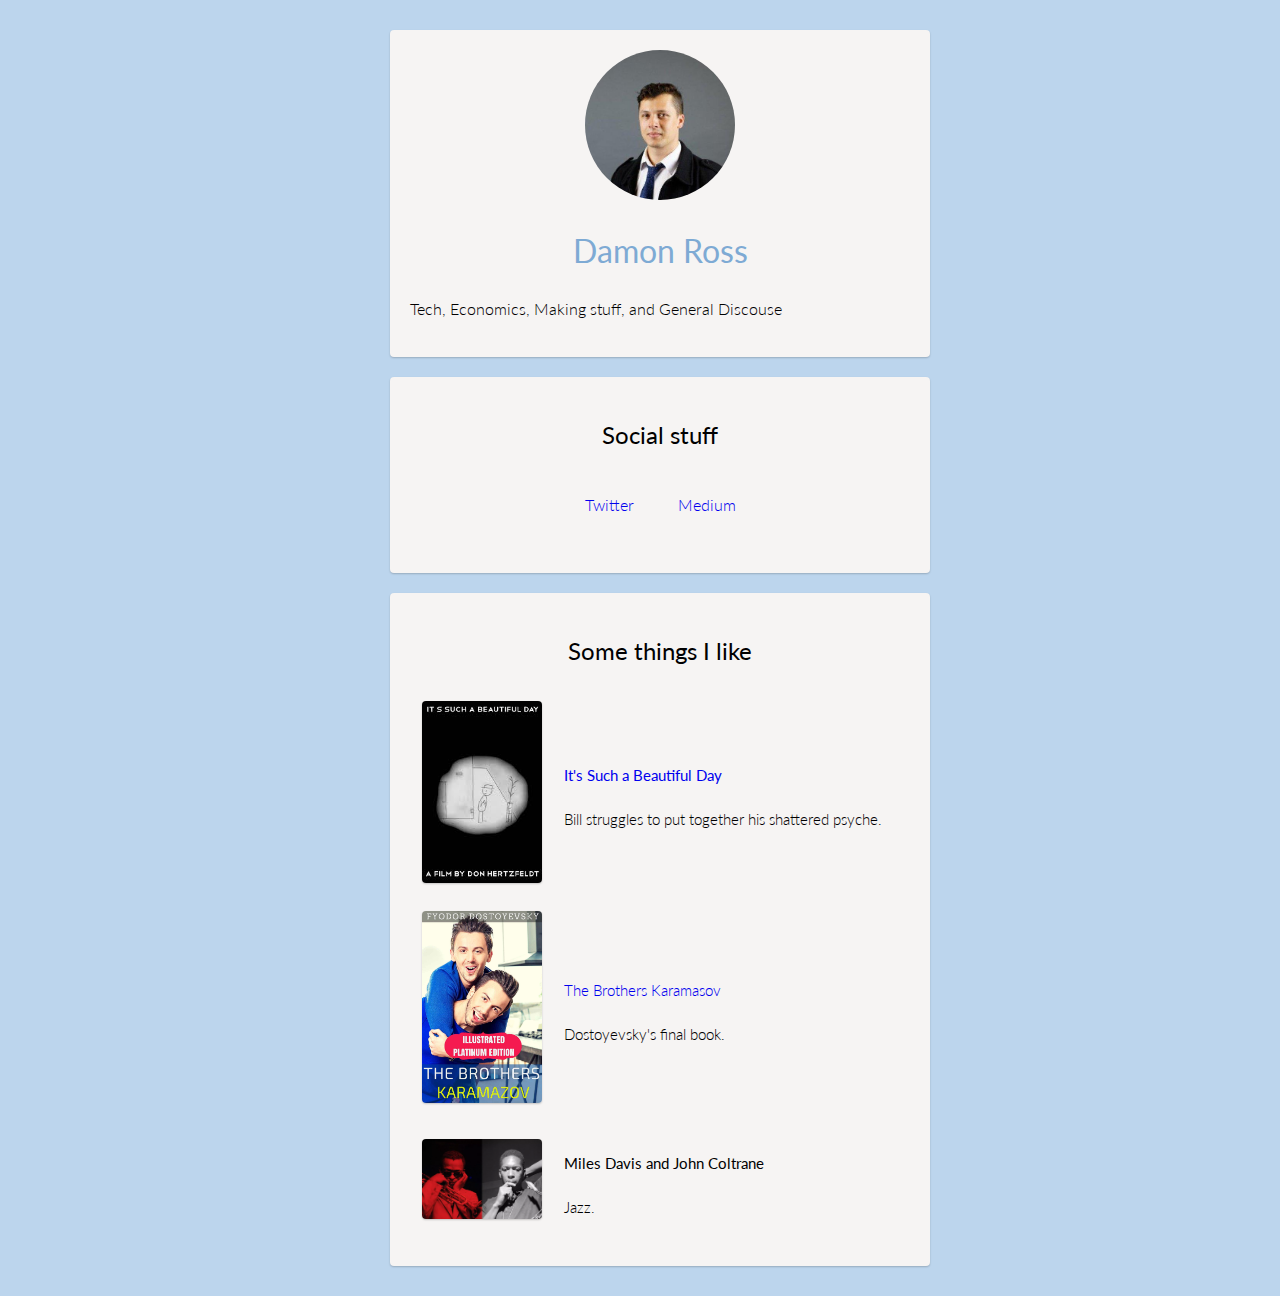
==== index.html @ 8652e503 "my profile page" ====
<!DOCTYPE html>
 <html>
 <head>
  <meta charset="UTF-8">
  <title>title</title>
  <link rel="stylesheet" href="style.css" type="text/css">
  <link href="https://fonts.googleapis.com/css?family=Lato:300,400" rel="stylesheet">
<link rel="stylesheet" href="https://use.fontawesome.com/releases/v5.7.1/css/all.css" integrity="sha384-fnmOCqbTlWIlj8LyTjo7mOUStjsKC4pOpQbqyi7RrhN7udi9RwhKkMHpvLbHG9Sr" crossorigin="anonymous">
</head>
<body>
  <audio autoplay>
    <source src="song.mp3" type="audio/mpeg">
  </audio>
  <div class="container text-center">
  <div class="card text-center">
    <img class ="img-circle" src="./images/26593094.jpeg" >
    <h1>Damon Ross</h1>
    <p>Tech, Economics, Making stuff, and General Discouse</p>
  </div>
  <div class="card text-center">
    <h2>Social stuff</h2>
    <ul class="list-inline">
      <a href="https://twitter.com/Damon82832301">
        <i class="fab fa-twitter"></i>
      <li>Twitter</li>
      </a>
      <a href="https://medium.com/@damonpr">
        <i class="fab fa-medium"></i>
      <li>Medium</li>
      </a>
    </ul>
  </div>
  <div class="card text-center">
    <h2>Some things I like</h2>
    <table id= "movies">
      <tr>
        <td>
           <img src="./images/index.jpeg" alt=""></img>
        </td>


          <td>
            <a href="https://www.youtube.com/watch?v=1IUX0Qy-IDM">
            <h4>It's Such a Beautiful Day</h4></a>
              <p>Bill struggles to put together his shattered psyche.</p>
        </td>
      </tr>
      <tr>
        <td>
            <img src="./images/brothers.jpg" alt=""></img>
          </td>

            <td>
            <h4><a href="http://www.ccel.org/d/dostoevsky/karamozov/htm/book06/chapter03.html">The Brothers Karamasov</a></h4>

              <p>
                Dostoyevsky's final book.
              </p>
        </td>
      </tr>
      <tr>
        <td>
            <img src="./images/Miles-Davis-John-Coltrane-1.jpg" alt=""></img>
          </td>
            <td>
            <h4>Miles Davis and John Coltrane</h4>

              <p>Jazz.</p>
        </td>
      </tr>
    </table>
  </div>

<!--   <div class="card text-center">
    <h2>Some things I've worked on</h2>
      <ul>
      <li><img src="" alt=""></li>
      <li><img src="" alt=""></li>
      <li><img src="" alt=""></li>
    </ul>
  </div> -->
</div>





</body>
</html>
---- style.css ----
/*body of the page*/

body {
  background-color: #bcd5ed;
  font-family: 'Lato', sans-serif;
  font-weight: 300;
  line-height: 1.5;
}

h1, h2, h4 {
  font-family: 'Lato', sans-serif;
  font-weight: 400;
}

h1 {
  color: #7eaad4;
}

h4 {
  text-align: left;
}

img {

}

a {
  text-decoration: none;
  font-family: 'Lato', sans-serif;
  font-weight: 300;
}
a:hover {
  text-decoration: none;
  font-family: 'Lato', sans-serif;
  font-weight: 400;
}

p {
  text-align: justify;
}
.container {
  width: 500px;
  margin: 30px auto;
}

.card {
  background-color: #f6f4f3;
  padding: 20px;
  margin-bottom: 20px;
  border-radius: 4px;
  box-shadow: 0px 1px 2px 0px rgba(0,0,0,0.2);
  width: 500px;
}

.img-circle {
  border-radius: 50%;
  width: auto;
  height: 150px;
}

.text-center {
  text-align: center;
}

.list-inline {
  padding-left: 0;
}
.list-inline li {
  display: inline-block;
  padding: 20px;
}
.list-inline li i{
  font-size: 25px;
}

#movies{
  font-weight: 300;
  font-size: 15px;
  line-height: 1.6em;
}

#movies img {
  border-radius: 4px;
  width: 120px;
  box-shadow: 0px 1px 2px 0px rgba(0,0,0,0.2);
}

#movies td{
  padding: 10px;
}

#img-profile {
  width: 100px;
  height: 100px;
  border: 3px solid;
}

@media (max-width: 960px) {
  /* For a screen < 960px, this CSS will be read */
  .container {
    width: 700px;
  }
}
@media (max-width: 720px) {
  /* For a screen < 720px, this CSS will be read */
  .container {
    width: 500px;
  }
}
@media (max-width: 540px) {
  /* For a screen < 540px, this CSS will be read */
  .container {
    width: 300px;
  }
}
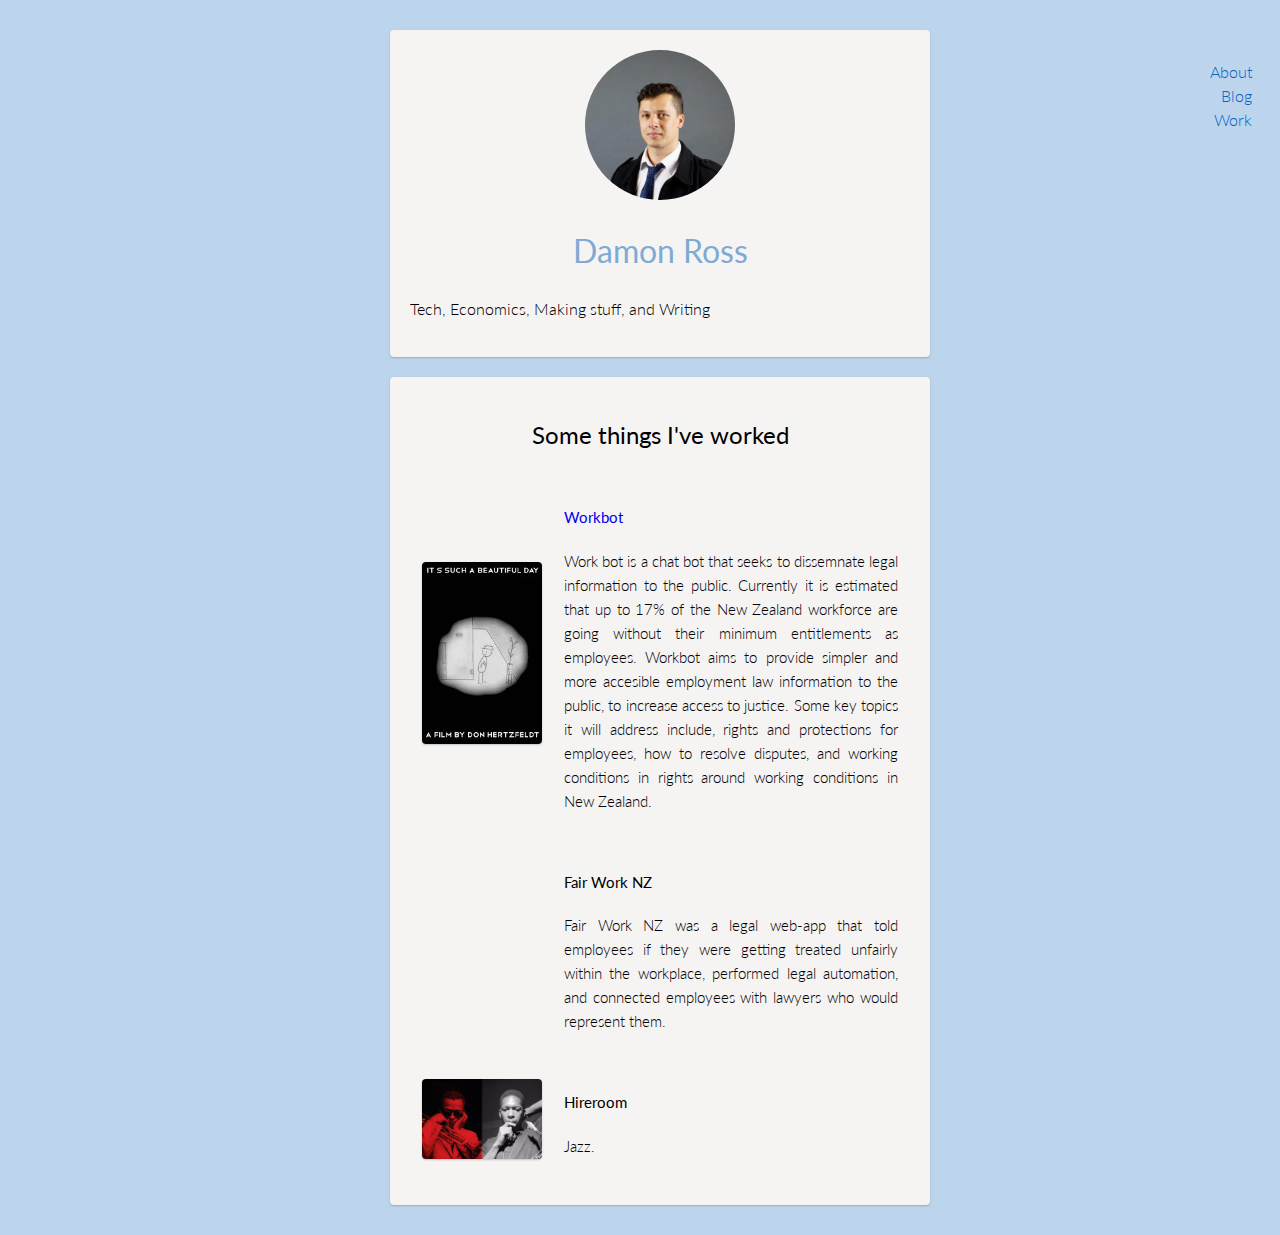
==== commit 5daa89c1: "slowly updating website" ====
--- a/index.html
+++ b/index.html
@@ -2,36 +2,35 @@
  <html>
  <head>
   <meta charset="UTF-8">
-  <title>title</title>
+  <title>Damon</title>
   <link rel="stylesheet" href="style.css" type="text/css">
   <link href="https://fonts.googleapis.com/css?family=Lato:300,400" rel="stylesheet">
 <link rel="stylesheet" href="https://use.fontawesome.com/releases/v5.7.1/css/all.css" integrity="sha384-fnmOCqbTlWIlj8LyTjo7mOUStjsKC4pOpQbqyi7RrhN7udi9RwhKkMHpvLbHG9Sr" crossorigin="anonymous">
 </head>
 <body>
-  <audio autoplay>
-    <source src="song.mp3" type="audio/mpeg">
-  </audio>
+  <div id="menu">
+  <ul>
+    <li><a href="/about">About</a></li>
+    <li><a href="/blog">Blog</a></li>
+    <li><a href="/work">Work</a></li>
+      <a href="https://twitter.com/Damon82832301">
+        <i class="fab fa-twitter"></i>
+      <li></li>
+      </a>
+      <a href="https://medium.com/@damonpr">
+        <i class="fab fa-medium"></i>
+      <li></li>
+      </a>
+  </ul>
+  </div>
   <div class="container text-center">
   <div class="card text-center">
     <img class ="img-circle" src="./images/26593094.jpeg" >
     <h1>Damon Ross</h1>
-    <p>Tech, Economics, Making stuff, and General Discouse</p>
+    <p>Tech, Economics, Making stuff, and Writing</p>
   </div>
   <div class="card text-center">
-    <h2>Social stuff</h2>
-    <ul class="list-inline">
-      <a href="https://twitter.com/Damon82832301">
-        <i class="fab fa-twitter"></i>
-      <li>Twitter</li>
-      </a>
-      <a href="https://medium.com/@damonpr">
-        <i class="fab fa-medium"></i>
-      <li>Medium</li>
-      </a>
-    </ul>
-  </div>
-  <div class="card text-center">
-    <h2>Some things I like</h2>
+    <h2>Some things I've worked</h2>
     <table id= "movies">
       <tr>
         <td>
@@ -40,21 +39,21 @@
 
 
           <td>
-            <a href="https://www.youtube.com/watch?v=1IUX0Qy-IDM">
-            <h4>It's Such a Beautiful Day</h4></a>
-              <p>Bill struggles to put together his shattered psyche.</p>
+            <a href="https://www.borrinfoundation.nz/grants/workbot-additional-functionality">
+            <h4>Workbot</h4></a>
+              <p>Work bot is a chat bot that seeks to dissemnate legal information to the public. Currently it is estimated that up to 17% of the New Zealand workforce are going without their minimum entitlements as employees. Workbot aims to provide simpler and more accesible employment law information to the public, to increase access to justice. Some key topics it will address include, rights and protections for employees, how to resolve disputes, and working conditions in rights around working conditions in New Zealand.</p>
         </td>
       </tr>
       <tr>
         <td>
-            <img src="./images/brothers.jpg" alt=""></img>
+            <!-- <img src="./images/brothers.jpg" alt=""></img> -->
           </td>
 
             <td>
-            <h4><a href="http://www.ccel.org/d/dostoevsky/karamozov/htm/book06/chapter03.html">The Brothers Karamasov</a></h4>
+            <h4><a href="http://www.ccel.org/d/dostoevsky/karamozov/htm/book06/chapter03.html"></a>Fair Work NZ</h4>
 
               <p>
-                Dostoyevsky's final book.
+                Fair Work NZ was a legal web-app that told employees if they were getting treated unfairly within the workplace, performed legal automation, and connected employees with lawyers who would represent them.
               </p>
         </td>
       </tr>
@@ -63,7 +62,7 @@
             <img src="./images/Miles-Davis-John-Coltrane-1.jpg" alt=""></img>
           </td>
             <td>
-            <h4>Miles Davis and John Coltrane</h4>
+            <h4>Hireroom</h4>
 
               <p>Jazz.</p>
         </td>
--- a/style.css
+++ b/style.css
@@ -73,6 +73,33 @@
   font-size: 25px;
 }
 
+#menu {
+  float: right;
+  margin-top: 30px;
+  margin-right: 20px;
+  text-align: right;
+  width: 150px;
+  font-family: "Lato", sans-serif;
+  font-weight: 400;
+}
+
+#menu .title {
+}
+
+#menu ul {
+  list-style-type: none;
+  margin: 0;
+  padding: 0;
+}
+
+#menu li {
+}
+
+#menu li a {
+  display: inline-block;
+  color: #0864c7;
+}
+
 #movies{
   font-weight: 300;
   font-size: 15px;
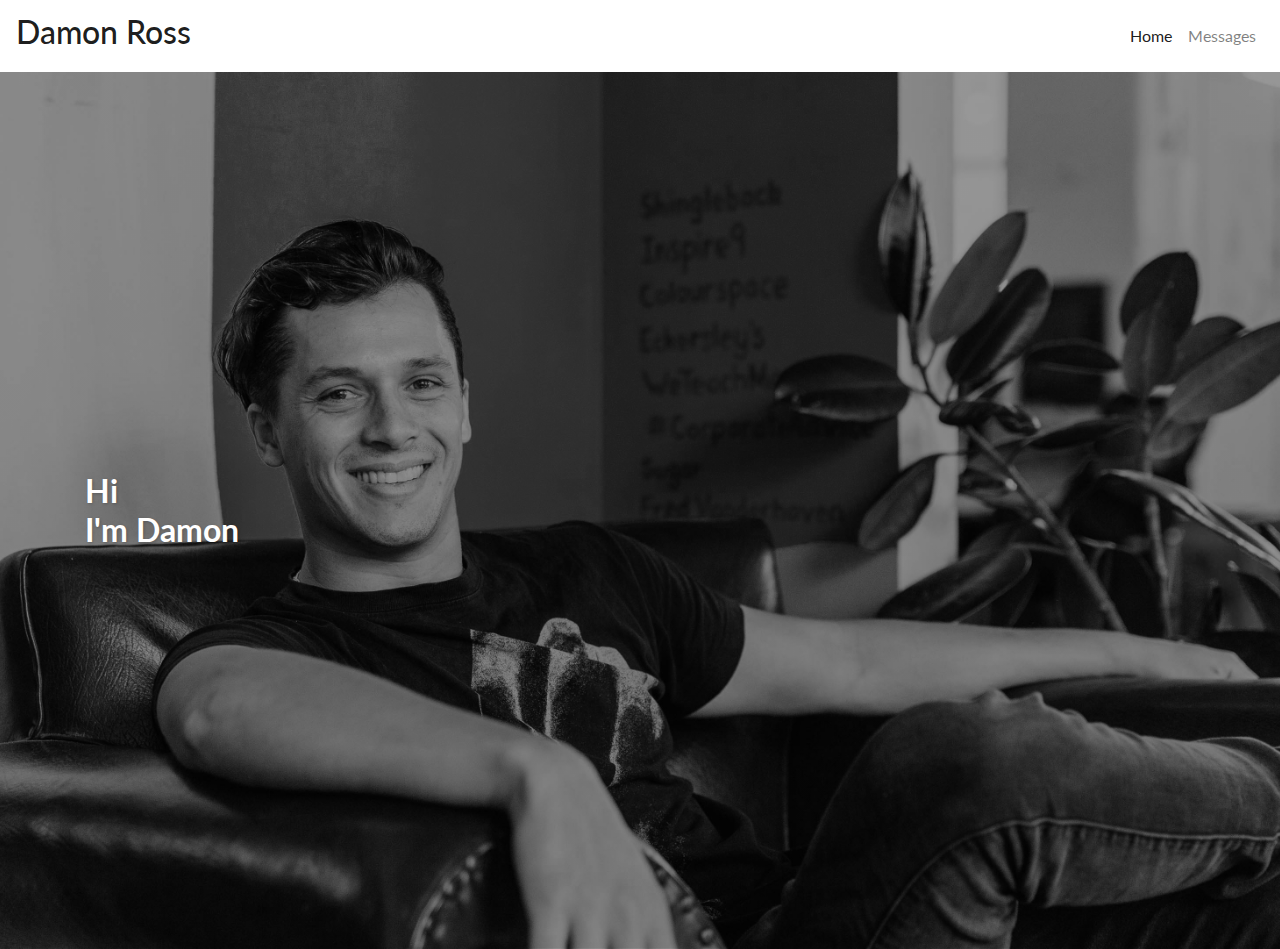
==== commit 5237900c: "removed menu bar" ====
--- a/index.html
+++ b/index.html
@@ -1,88 +1,72 @@
- <!DOCTYPE html>
- <html>
- <head>
-  <meta charset="UTF-8">
-  <title>Damon</title>
-  <link rel="stylesheet" href="style.css" type="text/css">
-  <link href="https://fonts.googleapis.com/css?family=Lato:300,400" rel="stylesheet">
-<link rel="stylesheet" href="https://use.fontawesome.com/releases/v5.7.1/css/all.css" integrity="sha384-fnmOCqbTlWIlj8LyTjo7mOUStjsKC4pOpQbqyi7RrhN7udi9RwhKkMHpvLbHG9Sr" crossorigin="anonymous">
+<!doctype html>
+<html lang="en">
+
+<head>
+  <!-- Required meta tags -->
+  <meta charset="utf-8">
+  <meta name="viewport" content="width=device-width, initial-scale=1, shrink-to-fit=no">
+
+  <!-- Bootstrap CSS -->
+  <link rel="stylesheet" href="https://stackpath.bootstrapcdn.com/bootstrap/4.3.1/css/bootstrap.min.css"
+    integrity="sha384-ggOyR0iXCbMQv3Xipma34MD+dH/1fQ784/j6cY/iJTQUOhcWr7x9JvoRxT2MZw1T" crossorigin="anonymous">
+  <link href="https://fonts.googleapis.com/css?family=Lato:300&display=swap" rel="stylesheet">
+  <link rel="stylesheet" href="./style.css">
+  <title>Hello, world!</title>
 </head>
+
 <body>
-  <div id="menu">
-  <ul>
-    <li><a href="/about">About</a></li>
-    <li><a href="/blog">Blog</a></li>
-    <li><a href="/work">Work</a></li>
-      <a href="https://twitter.com/Damon82832301">
-        <i class="fab fa-twitter"></i>
-      <li></li>
-      </a>
-      <a href="https://medium.com/@damonpr">
-        <i class="fab fa-medium"></i>
-      <li></li>
-      </a>
-  </ul>
-  </div>
-  <div class="container text-center">
-  <div class="card text-center">
-    <img class ="img-circle" src="./images/26593094.jpeg" >
-    <h1>Damon Ross</h1>
-    <p>Tech, Economics, Making stuff, and Writing</p>
-  </div>
-  <div class="card text-center">
-    <h2>Some things I've worked</h2>
-    <table id= "movies">
-      <tr>
-        <td>
-           <img src="./images/index.jpeg" alt=""></img>
-        </td>
+
+<div class="navbar navbar-expand-sm navbar-light navbar-lewagon">
+  <a class="navbar-brand" href="#">
+    <h2>Damon Ross</h2>
+  </a>
+  <button class="navbar-toggler" type="button" data-toggle="collapse" data-target="#navbarSupportedContent"
+    aria-controls="navbarSupportedContent" aria-expanded="false" aria-label="Toggle navigation">
+    <span class="navbar-toggler-icon"></span>
+  </button>
 
 
-          <td>
-            <a href="https://www.borrinfoundation.nz/grants/workbot-additional-functionality">
-            <h4>Workbot</h4></a>
-              <p>Work bot is a chat bot that seeks to dissemnate legal information to the public. Currently it is estimated that up to 17% of the New Zealand workforce are going without their minimum entitlements as employees. Workbot aims to provide simpler and more accesible employment law information to the public, to increase access to justice. Some key topics it will address include, rights and protections for employees, how to resolve disputes, and working conditions in rights around working conditions in New Zealand.</p>
-        </td>
-      </tr>
-      <tr>
-        <td>
-            <!-- <img src="./images/brothers.jpg" alt=""></img> -->
-          </td>
+  <div class="collapse navbar-collapse" id="navbarSupportedContent">
+    <ul class="navbar-nav mr-auto">
+      <li class="nav-item active">
+        <a class="nav-link" href="#">Home</a>
+      </li>
+      <li class="nav-item">
+        <a class="nav-link" href="#">Messages</a>
+      </li>
+      <!-- <li class="nav-item dropdown">
+        <img class="dropdown-toggle" id="navbarDropdown" data-toggle="dropdown" aria-haspopup="true"
+          aria-expanded="false" src="https://img.icons8.com/android/24/000000/menu.png"/>
+        <div class="dropdown-menu dropdown-menu-right" aria-labelledby="navbarDropdown">
+          <a class="dropdown-item" href="#">Action</a>
+          <a class="dropdown-item" href="#">Another action</a>
+        </div>
+      </li> -->
+    </ul>
+  </div>
+</div>
 
-            <td>
-            <h4><a href="http://www.ccel.org/d/dostoevsky/karamozov/htm/book06/chapter03.html"></a>Fair Work NZ</h4>
-
-              <p>
-                Fair Work NZ was a legal web-app that told employees if they were getting treated unfairly within the workplace, performed legal automation, and connected employees with lawyers who would represent them.
-              </p>
-        </td>
-      </tr>
-      <tr>
-        <td>
-            <img src="./images/Miles-Davis-John-Coltrane-1.jpg" alt=""></img>
-          </td>
-            <td>
-            <h4>Hireroom</h4>
-
-              <p>Jazz.</p>
-        </td>
-      </tr>
-    </table>
+<div class="banner"
+  style="background-image: linear-gradient(rgba(0,0,0,0.4),rgba(0,0,0,0.4)), url(./images/20190305_LeWagonPortraits_0046.jpg);">
+  <div class="container">
+    <h1>Hi</h1>
+    <h1>I'm Damon</h1>
+    <!-- <p>Change your life and learn to code at one of our campuses around the world.</p> -->
   </div>
-
-<!--   <div class="card text-center">
-    <h2>Some things I've worked on</h2>
-      <ul>
-      <li><img src="" alt=""></li>
-      <li><img src="" alt=""></li>
-      <li><img src="" alt=""></li>
-    </ul>
-  </div> -->
 </div>
 
 
+  <!-- Optional JavaScript -->
+  <!-- jQuery first, then Popper.js, then Bootstrap JS -->
+  <script src="https://code.jquery.com/jquery-3.3.1.slim.min.js"
+    integrity="sha384-q8i/X+965DzO0rT7abK41JStQIAqVgRVzpbzo5smXKp4YfRvH+8abtTE1Pi6jizo"
+    crossorigin="anonymous"></script>
+  <script src="https://cdnjs.cloudflare.com/ajax/libs/popper.js/1.14.7/umd/popper.min.js"
+    integrity="sha384-UO2eT0CpHqdSJQ6hJty5KVphtPhzWj9WO1clHTMGa3JDZwrnQq4sF86dIHNDz0W1"
+    crossorigin="anonymous"></script>
+  <script src="https://stackpath.bootstrapcdn.com/bootstrap/4.3.1/js/bootstrap.min.js"
+    integrity="sha384-JjSmVgyd0p3pXB1rRibZUAYoIIy6OrQ6VrjIEaFf/nJGzIxFDsf4x0xIM+B07jRM"
+    crossorigin="anonymous"></script>
+</body>
 
-
-
-</body>
 </html>
--- a/style.css
+++ b/style.css
@@ -1,142 +1,75 @@
-/*body of the page*/
 
-body {
-  background-color: #bcd5ed;
-  font-family: 'Lato', sans-serif;
-  font-weight: 300;
-  line-height: 1.5;
+* {
+    font-family: lato;
+  }
+
+.banner {
+  background-size: cover;
+  background-position: center;
+  padding: 400px 0;
 }
 
-h1, h2, h4 {
-  font-family: 'Lato', sans-serif;
-  font-weight: 400;
+.banner h1 {
+  margin: 0;
+  color: white;
+  text-shadow: 1px 1px 3px rgba(0,0,0,0.2);
+  font-size: 32px;
+  font-weight: bold;
 }
 
-h1 {
-  color: #7eaad4;
+.banner p {
+  font-size: 20px;
+  color: white;
+  opacity: .7;
+  text-shadow: 1px 1px 3px rgba(0,0,0,0.2);
 }
 
-h4 {
-  text-align: left;
+.btn-ghost {
+  color: #4A4A4A;
+  border: 1px solid #4A4A4A;
+  padding: 8px 24px;
+  border-radius: 50px;
+  font-weight: lighter;
+  opacity: 0.6;
+  transition: opacity 0.3s ease;
 }
 
-img {
-
+.btn-ghost:hover {
+  opacity: 1;
 }
 
-a {
-  text-decoration: none;
-  font-family: 'Lato', sans-serif;
-  font-weight: 300;
-}
-a:hover {
-  text-decoration: none;
-  font-family: 'Lato', sans-serif;
-  font-weight: 400;
+.navbar-lewagon {
+  justify-content: space-between;
+  background: white;
 }
 
-p {
-  text-align: justify;
-}
-.container {
-  width: 500px;
-  margin: 30px auto;
+.navbar-lewagon .navbar-collapse {
+  flex-grow: 0;
 }
 
-.card {
-  background-color: #f6f4f3;
-  padding: 20px;
-  margin-bottom: 20px;
-  border-radius: 4px;
-  box-shadow: 0px 1px 2px 0px rgba(0,0,0,0.2);
-  width: 500px;
+.navbar-lewagon .navbar-brand img {
+  width: 40px;
+}
+.avatar {
+  width: 40px;
+  border-radius: 50%;
 }
 
-.img-circle {
+.avatar-large {
+  width: 56px;
   border-radius: 50%;
-  width: auto;
-  height: 150px;
 }
 
-.text-center {
-  text-align: center;
+.avatar-bordered {
+  width: 40px;
+  border-radius: 50%;
+  box-shadow: 0 1px 2px rgba(0,0,0,0.2);
+  border: white 1px solid;
 }
 
-.list-inline {
-  padding-left: 0;
+.avatar-square {
+  width: 40px;
+  border-radius: 0px;
+  box-shadow: 0 1px 2px rgba(0,0,0,0.2);
+  border: white 1px solid;
 }
-.list-inline li {
-  display: inline-block;
-  padding: 20px;
-}
-.list-inline li i{
-  font-size: 25px;
-}
-
-#menu {
-  float: right;
-  margin-top: 30px;
-  margin-right: 20px;
-  text-align: right;
-  width: 150px;
-  font-family: "Lato", sans-serif;
-  font-weight: 400;
-}
-
-#menu .title {
-}
-
-#menu ul {
-  list-style-type: none;
-  margin: 0;
-  padding: 0;
-}
-
-#menu li {
-}
-
-#menu li a {
-  display: inline-block;
-  color: #0864c7;
-}
-
-#movies{
-  font-weight: 300;
-  font-size: 15px;
-  line-height: 1.6em;
-}
-
-#movies img {
-  border-radius: 4px;
-  width: 120px;
-  box-shadow: 0px 1px 2px 0px rgba(0,0,0,0.2);
-}
-
-#movies td{
-  padding: 10px;
-}
-
-#img-profile {
-  width: 100px;
-  height: 100px;
-  border: 3px solid;
-}
-
-@media (max-width: 960px) {
-  /* For a screen < 960px, this CSS will be read */
-  .container {
-    width: 700px;
-  }
-}
-@media (max-width: 720px) {
-  /* For a screen < 720px, this CSS will be read */
-  .container {
-    width: 500px;
-  }
-}
-@media (max-width: 540px) {
-  /* For a screen < 540px, this CSS will be read */
-  .container {
-    width: 300px;
-  }
-}
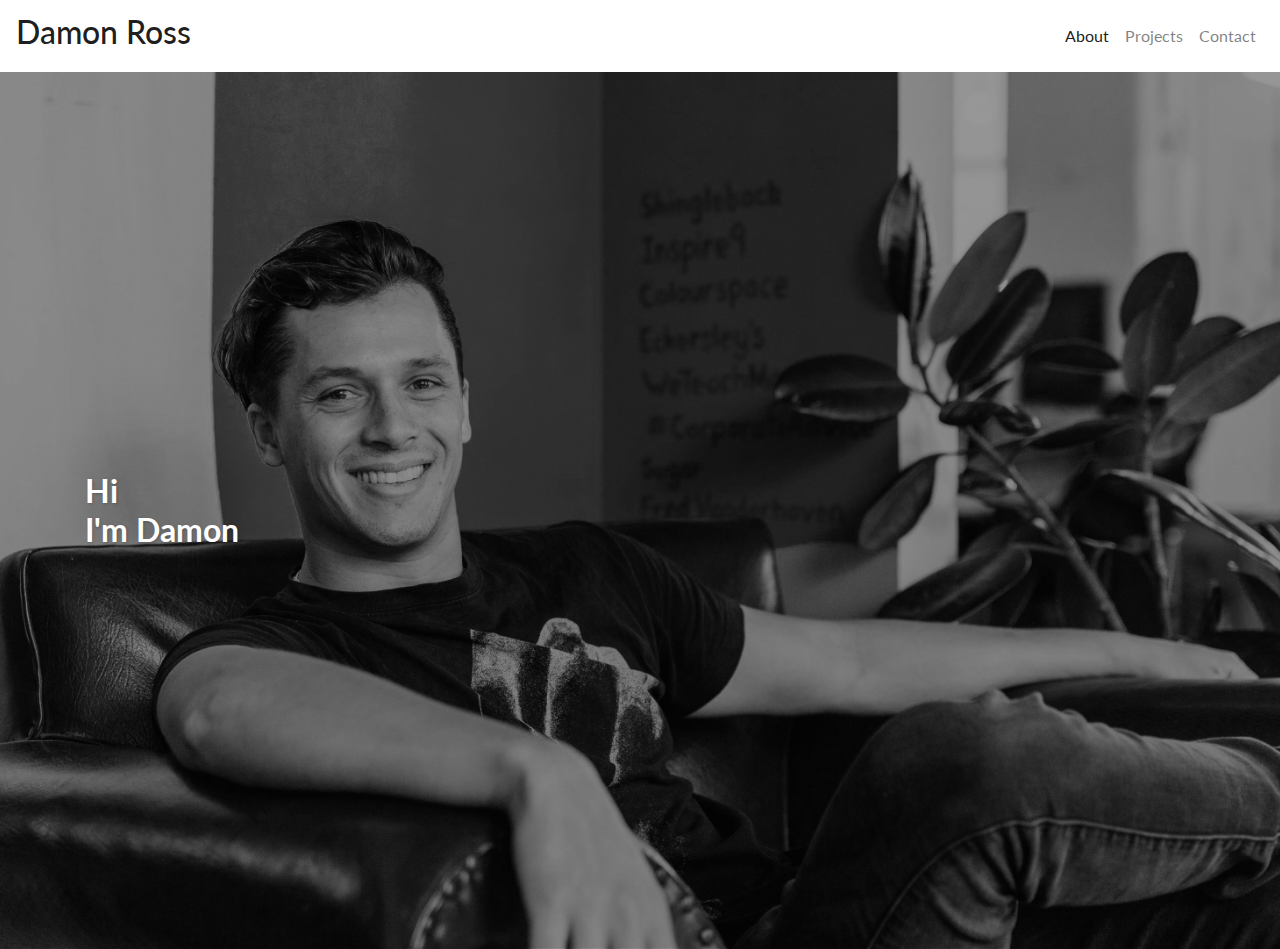
==== commit 51eac9d8: "changed menu" ====
--- a/index.html
+++ b/index.html
@@ -29,10 +29,13 @@
   <div class="collapse navbar-collapse" id="navbarSupportedContent">
     <ul class="navbar-nav mr-auto">
       <li class="nav-item active">
-        <a class="nav-link" href="#">Home</a>
+        <a class="nav-link" href="#">About</a>
       </li>
       <li class="nav-item">
-        <a class="nav-link" href="#">Messages</a>
+        <a class="nav-link" href="#">Projects</a>
+      </li>
+      <li class="nav-item">
+        <a class="nav-link" href="#">Contact</a>
       </li>
       <!-- <li class="nav-item dropdown">
         <img class="dropdown-toggle" id="navbarDropdown" data-toggle="dropdown" aria-haspopup="true"
